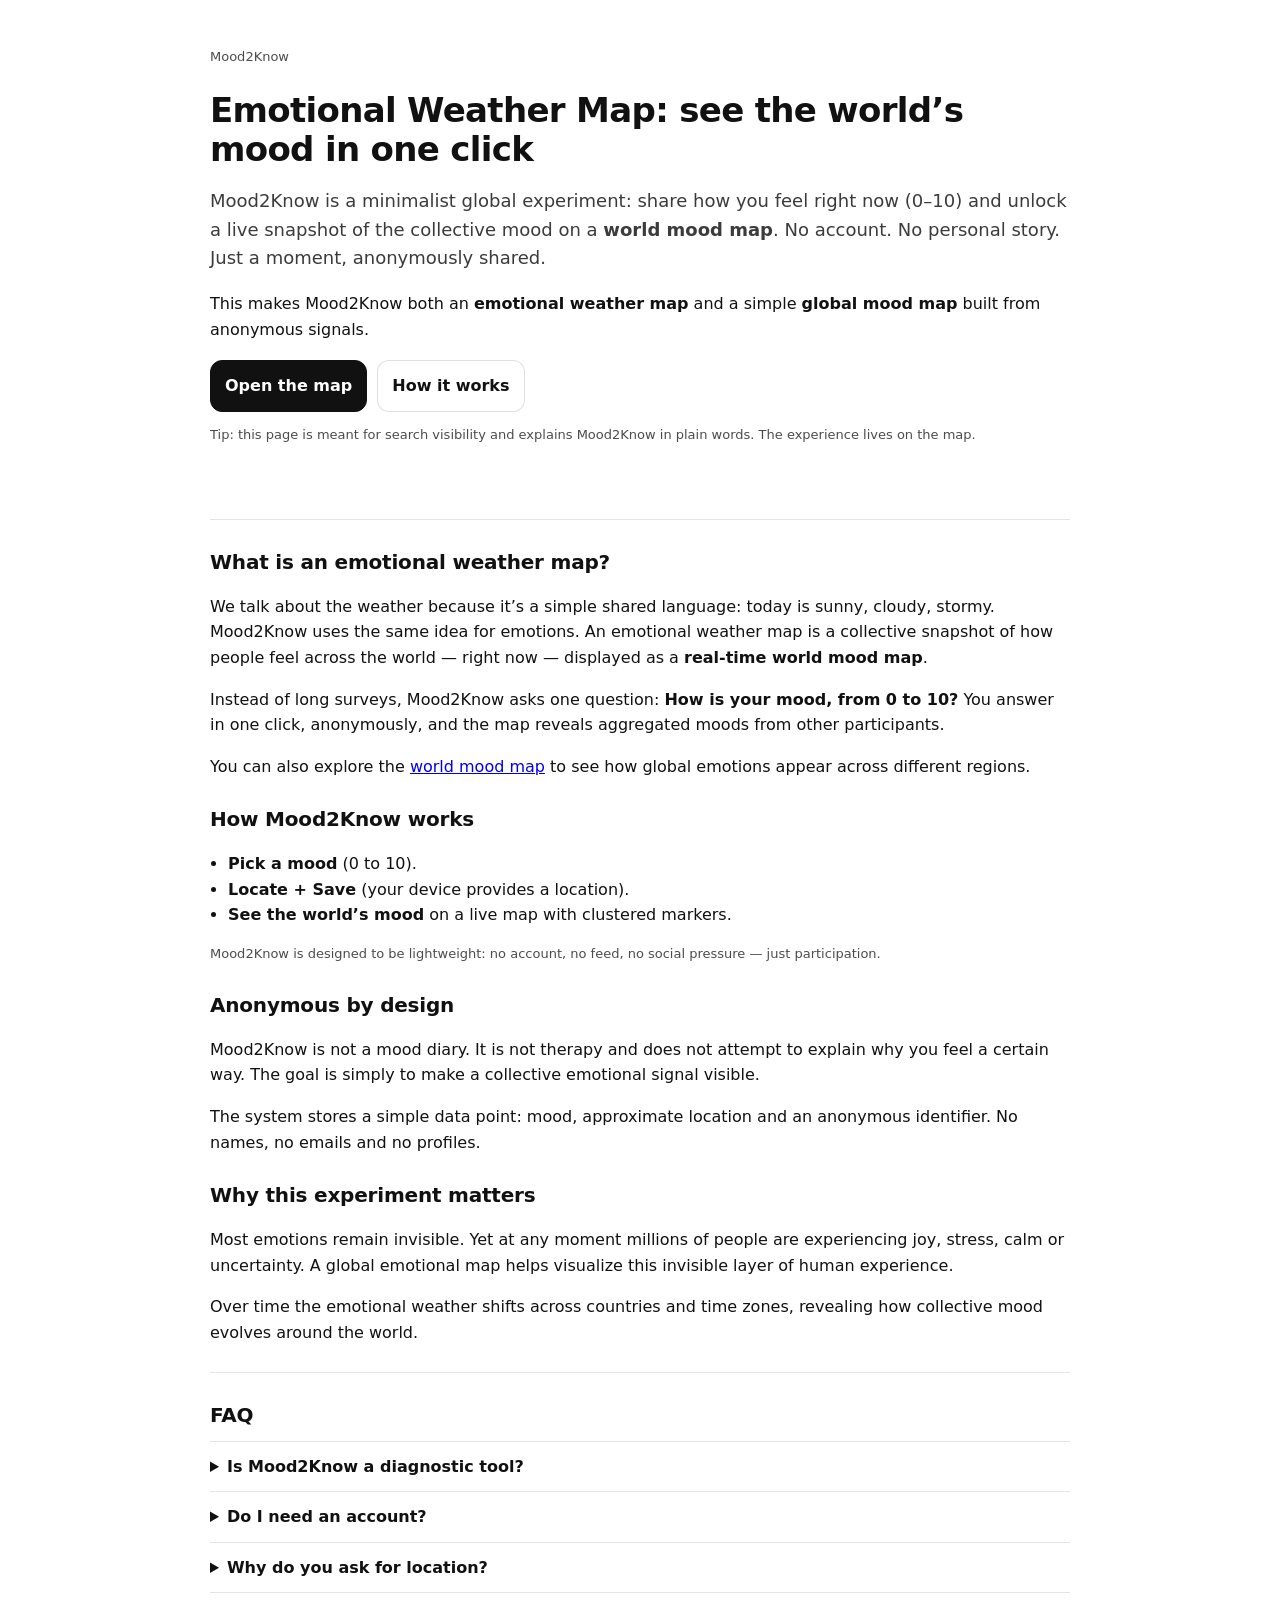
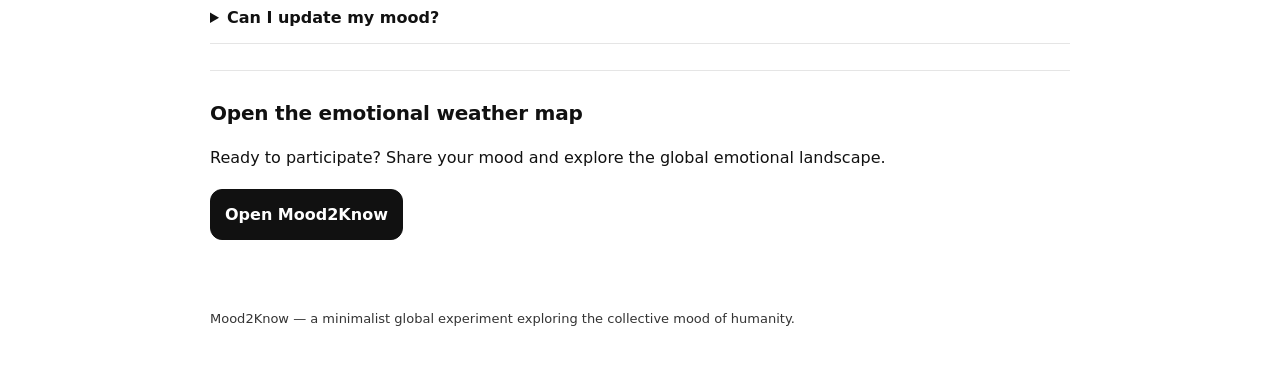
==== emotional-weather-map.html @ 099dac1e "Update emotional-weather-map.html" ====
<!doctype html>
<html lang="en">
<head>
<meta charset="utf-8">
<meta name="viewport" content="width=device-width, initial-scale=1">

<title>Emotional Weather Map — See the world’s mood in real time | Mood2Know</title>

<meta name="description" content="Mood2Know is an emotional weather map where people share their mood anonymously in one click and reveal the world's collective emotional landscape.">

<meta name="robots" content="index,follow,max-snippet:-1,max-image-preview:large,max-video-preview:-1">

<link rel="canonical" href="https://mood2know.com/emotional-weather-map.html">

<!-- Open Graph -->
<meta property="og:title" content="Emotional Weather Map — the world’s mood in one click">
<meta property="og:description" content="Share your mood anonymously and reveal the collective mood on a live emotional weather map.">
<meta property="og:type" content="article">
<meta property="og:url" content="https://mood2know.com/emotional-weather-map.html">
<meta property="og:site_name" content="Mood2Know">
<meta property="og:image" content="https://mood2know.com/og.jpg">

<!-- Twitter -->
<meta name="twitter:card" content="summary_large_image">
<meta name="twitter:title" content="Emotional Weather Map — the world’s mood in one click">
<meta name="twitter:description" content="Explore a live emotional weather map built from anonymous mood signals.">
<meta name="twitter:image" content="https://mood2know.com/og.jpg">

<style>
:root { color-scheme: light; }

body{
margin:0;
font:16px system-ui, -apple-system, Segoe UI, Roboto, Helvetica, Arial, sans-serif;
line-height:1.6;
background:#fff;
color:#111;
}

header, main, footer{
max-width:860px;
margin:auto;
padding:24px 18px;
}

header{
padding-top:34px;
padding-bottom:10px;
}

.kicker{
font-size:13px;
opacity:.75;
margin-bottom:10px;
}

h1{
font-size:34px;
line-height:1.15;
margin-bottom:12px;
letter-spacing:-0.02em;
}

.sub{
font-size:18px;
opacity:.82;
margin-bottom:18px;
}

.cta{
display:flex;
gap:10px;
flex-wrap:wrap;
margin:18px 0 8px;
}

a.button{
display:inline-block;
padding:12px 14px;
border-radius:12px;
text-decoration:none;
font-weight:650;
border:1px solid rgba(0,0,0,.12);
}

a.primary{
background:#111;
color:#fff;
border-color:#111;
}

a.secondary{
background:#fff;
color:#111;
}

hr{
border:0;
border-top:1px solid rgba(0,0,0,.10);
margin:26px 0;
}

h2{
font-size:20px;
margin:24px 0 10px;
letter-spacing:-0.01em;
}

ul{
padding-left:18px;
}

.note{
font-size:13px;
opacity:.75;
}

footer{
padding-bottom:34px;
opacity:.85;
font-size:13px;
}

.faq details{
border-top:1px solid rgba(0,0,0,.10);
padding:12px 0;
}

.faq details:last-child{
border-bottom:1px solid rgba(0,0,0,.10);
}

.faq summary{
cursor:pointer;
font-weight:650;
}
</style>

<!-- JSON-LD -->
<script type="application/ld+json">
{
 "@context":"https://schema.org",
 "@type":"WebPage",
 "name":"Emotional Weather Map — Mood2Know",
 "url":"https://mood2know.com/emotional-weather-map.html",
 "description":"Mood2Know is an emotional weather map where people share their mood anonymously in one click and reveal global emotional patterns.",
 "isPartOf":{
   "@type":"WebSite",
   "name":"Mood2Know",
   "url":"https://mood2know.com/"
 }
}
</script>

</head>

<body>

<header>

<p class="kicker">Mood2Know</p>

<h1>Emotional Weather Map: see the world’s mood in one click</h1>

<p class="sub">
Mood2Know is a minimalist global experiment: share how you feel right now (0–10) and unlock a live snapshot of the collective mood on a <strong>world mood map</strong>.
No account. No personal story. Just a moment, anonymously shared.
</p>

<p>
This makes Mood2Know both an <strong>emotional weather map</strong> and a simple <strong>global mood map</strong> built from anonymous signals.
</p>

<div class="cta">
<a class="button primary" href="/">Open the map</a>
<a class="button secondary" href="#how-it-works">How it works</a>
</div>

<p class="note">
Tip: this page is meant for search visibility and explains Mood2Know in plain words.
The experience lives on the map.
</p>

</header>

<main>

<hr>

<h2>What is an emotional weather map?</h2>

<p>
We talk about the weather because it’s a simple shared language: today is sunny, cloudy, stormy.
Mood2Know uses the same idea for emotions.
An emotional weather map is a collective snapshot of how people feel across the world — right now — displayed as a <strong>real-time world mood map</strong>.
</p>

<p>
Instead of long surveys, Mood2Know asks one question:
<strong>How is your mood, from 0 to 10?</strong>
You answer in one click, anonymously, and the map reveals aggregated moods from other participants.
</p>

<p>
You can also explore the
<a href="/world-mood-map.html">world mood map</a>
to see how global emotions appear across different regions.
</p>

<h2 id="how-it-works">How Mood2Know works</h2>

<ul>
<li><strong>Pick a mood</strong> (0 to 10).</li>
<li><strong>Locate + Save</strong> (your device provides a location).</li>
<li><strong>See the world’s mood</strong> on a live map with clustered markers.</li>
</ul>

<p class="note">
Mood2Know is designed to be lightweight: no account, no feed, no social pressure — just participation.
</p>

<h2>Anonymous by design</h2>

<p>
Mood2Know is not a mood diary. It is not therapy and does not attempt to explain why you feel a certain way.
The goal is simply to make a collective emotional signal visible.
</p>

<p>
The system stores a simple data point: mood, approximate location and an anonymous identifier.
No names, no emails and no profiles.
</p>

<h2>Why this experiment matters</h2>

<p>
Most emotions remain invisible. Yet at any moment millions of people are experiencing joy, stress, calm or uncertainty.
A global emotional map helps visualize this invisible layer of human experience.
</p>

<p>
Over time the emotional weather shifts across countries and time zones,
revealing how collective mood evolves around the world.
</p>

<hr>

<section class="faq" aria-label="FAQ">

<h2>FAQ</h2>

<details>
<summary>Is Mood2Know a diagnostic tool?</summary>
<p>No. Mood2Know does not analyze or diagnose emotions. It simply visualizes anonymous mood signals.</p>
</details>

<details>
<summary>Do I need an account?</summary>
<p>No account is required. Participation is intentionally frictionless.</p>
</details>

<details>
<summary>Why do you ask for location?</summary>
<p>The map needs a location to place each mood on the global map.</p>
</details>

<details>
<summary>Can I update my mood?</summary>
<p>Yes. Submitting again updates your latest mood for your anonymous identifier.</p>
</details>

</section>

<hr>

<h2>Open the emotional weather map</h2>

<p>
Ready to participate? Share your mood and explore the global emotional landscape.
</p>

<div class="cta">
<a class="button primary" href="/">Open Mood2Know</a>
</div>

</main>

<footer>

<p>
Mood2Know — a minimalist global experiment exploring the collective mood of humanity.
</p>

</footer>

</body>
</html>
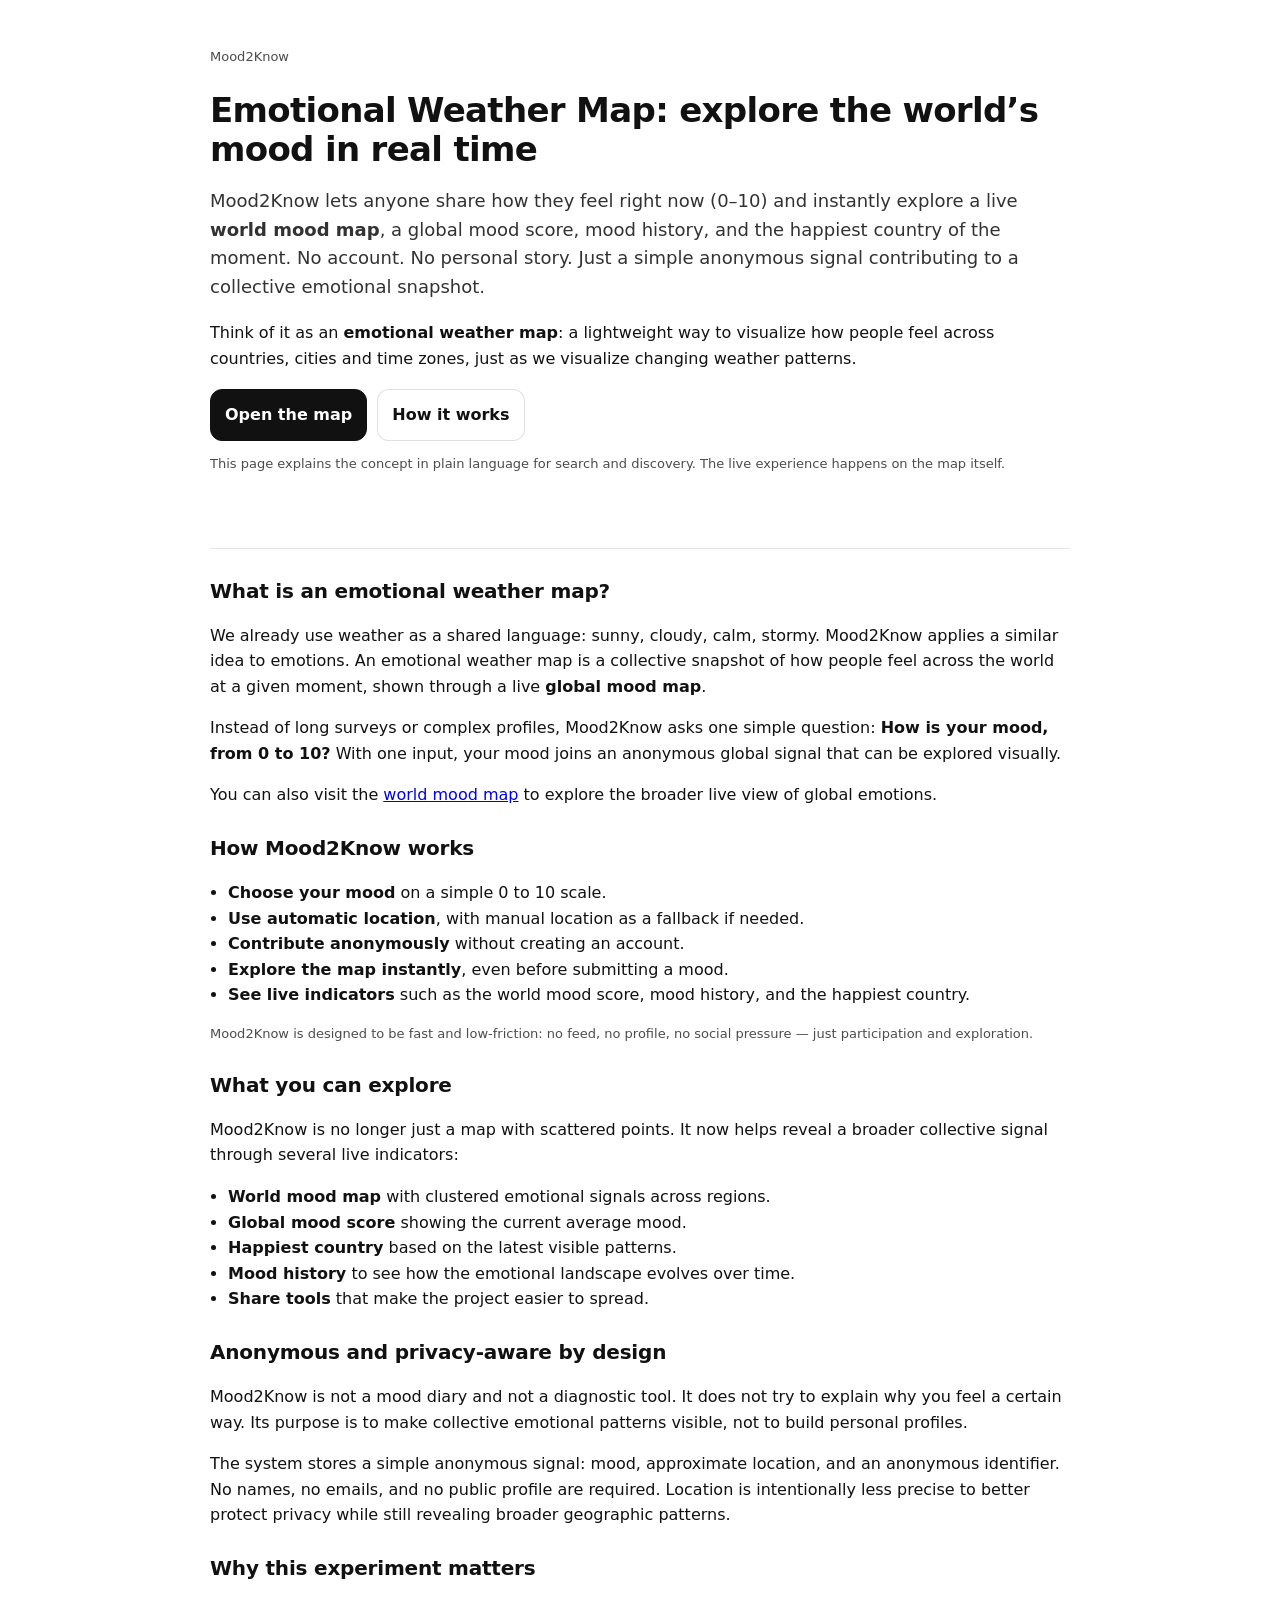
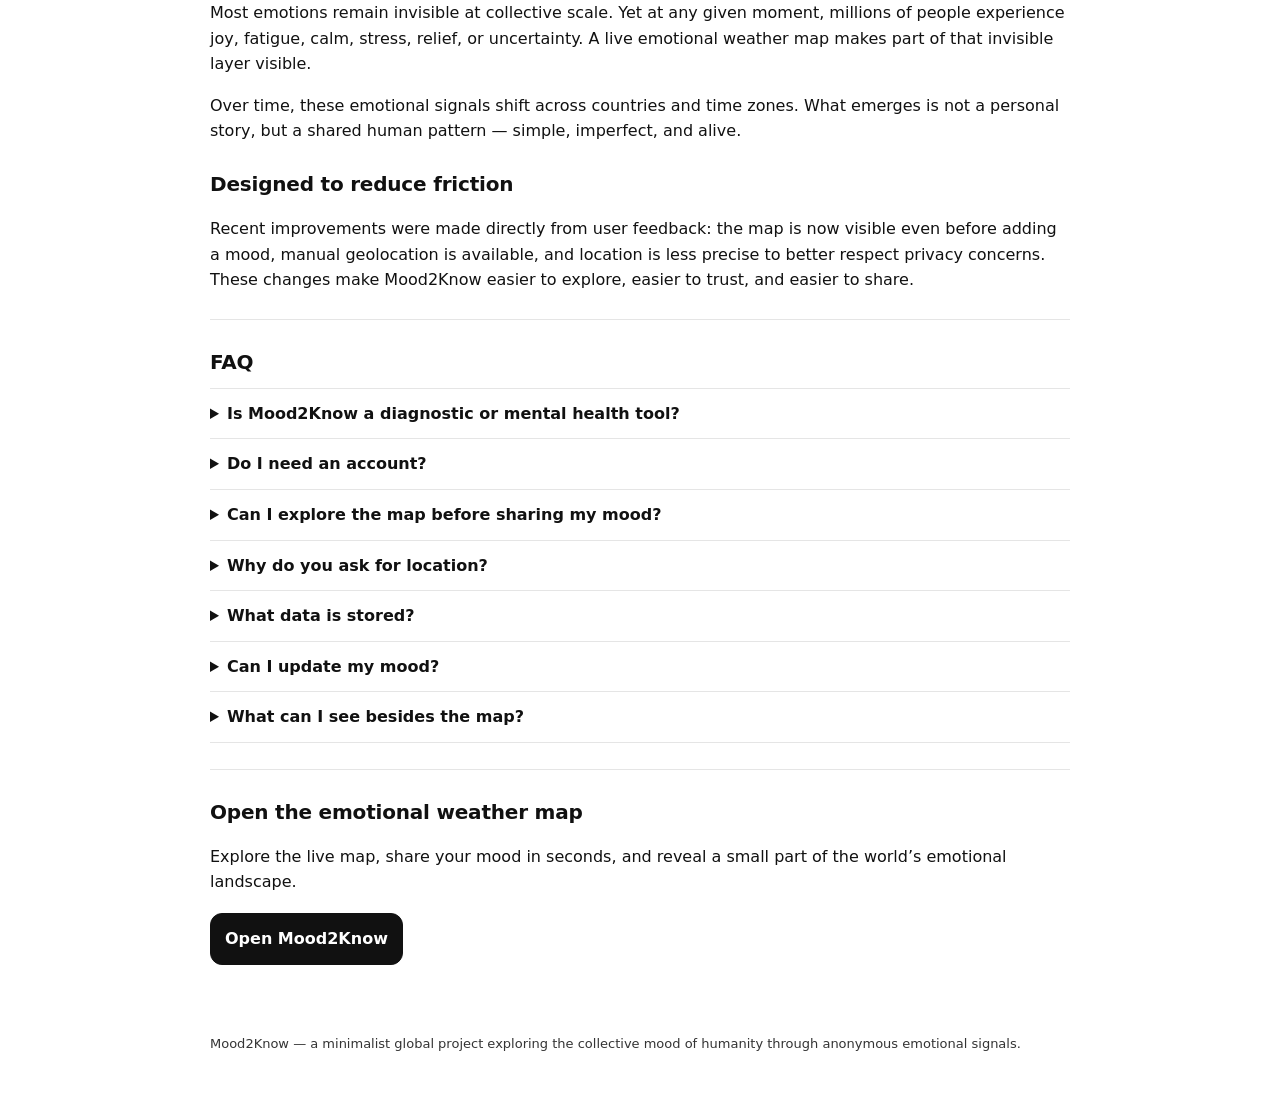
==== commit ec37df90: "Add files via upload" ====
--- a/emotional-weather-map.html
+++ b/emotional-weather-map.html
@@ -4,17 +4,17 @@
 <meta charset="utf-8">
 <meta name="viewport" content="width=device-width, initial-scale=1">
 
-<title>Emotional Weather Map — See the world’s mood in real time | Mood2Know</title>
-
-<meta name="description" content="Mood2Know is an emotional weather map where people share their mood anonymously in one click and reveal the world's collective emotional landscape.">
+<title>Emotional Weather Map & Live World Mood Map | Mood2Know</title>
+
+<meta name="description" content="Explore a live emotional weather map built from anonymous mood signals. Share your mood in one click, view the global mood score, mood history, and the happiest country in real time.">
 
 <meta name="robots" content="index,follow,max-snippet:-1,max-image-preview:large,max-video-preview:-1">
 
 <link rel="canonical" href="https://mood2know.com/emotional-weather-map.html">
 
 <!-- Open Graph -->
-<meta property="og:title" content="Emotional Weather Map — the world’s mood in one click">
-<meta property="og:description" content="Share your mood anonymously and reveal the collective mood on a live emotional weather map.">
+<meta property="og:title" content="Emotional Weather Map — explore the world’s mood in real time">
+<meta property="og:description" content="Share your mood anonymously and explore a live world mood map, global mood score, mood history, and the happiest country.">
 <meta property="og:type" content="article">
 <meta property="og:url" content="https://mood2know.com/emotional-weather-map.html">
 <meta property="og:site_name" content="Mood2Know">
@@ -22,133 +22,133 @@
 
 <!-- Twitter -->
 <meta name="twitter:card" content="summary_large_image">
-<meta name="twitter:title" content="Emotional Weather Map — the world’s mood in one click">
-<meta name="twitter:description" content="Explore a live emotional weather map built from anonymous mood signals.">
+<meta name="twitter:title" content="Emotional Weather Map — explore the world’s mood in real time">
+<meta name="twitter:description" content="A live emotional weather map built from anonymous mood signals, with global score, mood history, and happiest country.">
 <meta name="twitter:image" content="https://mood2know.com/og.jpg">
 
 <style>
 :root { color-scheme: light; }
 
 body{
-margin:0;
-font:16px system-ui, -apple-system, Segoe UI, Roboto, Helvetica, Arial, sans-serif;
-line-height:1.6;
-background:#fff;
-color:#111;
+  margin:0;
+  font:16px system-ui, -apple-system, Segoe UI, Roboto, Helvetica, Arial, sans-serif;
+  line-height:1.6;
+  background:#fff;
+  color:#111;
 }
 
 header, main, footer{
-max-width:860px;
-margin:auto;
-padding:24px 18px;
+  max-width:860px;
+  margin:auto;
+  padding:24px 18px;
 }
 
 header{
-padding-top:34px;
-padding-bottom:10px;
+  padding-top:34px;
+  padding-bottom:10px;
 }
 
 .kicker{
-font-size:13px;
-opacity:.75;
-margin-bottom:10px;
+  font-size:13px;
+  opacity:.75;
+  margin-bottom:10px;
 }
 
 h1{
-font-size:34px;
-line-height:1.15;
-margin-bottom:12px;
-letter-spacing:-0.02em;
+  font-size:34px;
+  line-height:1.15;
+  margin-bottom:12px;
+  letter-spacing:-0.02em;
 }
 
 .sub{
-font-size:18px;
-opacity:.82;
-margin-bottom:18px;
+  font-size:18px;
+  opacity:.86;
+  margin-bottom:18px;
 }
 
 .cta{
-display:flex;
-gap:10px;
-flex-wrap:wrap;
-margin:18px 0 8px;
+  display:flex;
+  gap:10px;
+  flex-wrap:wrap;
+  margin:18px 0 8px;
 }
 
 a.button{
-display:inline-block;
-padding:12px 14px;
-border-radius:12px;
-text-decoration:none;
-font-weight:650;
-border:1px solid rgba(0,0,0,.12);
+  display:inline-block;
+  padding:12px 14px;
+  border-radius:12px;
+  text-decoration:none;
+  font-weight:650;
+  border:1px solid rgba(0,0,0,.12);
 }
 
 a.primary{
-background:#111;
-color:#fff;
-border-color:#111;
+  background:#111;
+  color:#fff;
+  border-color:#111;
 }
 
 a.secondary{
-background:#fff;
-color:#111;
+  background:#fff;
+  color:#111;
 }
 
 hr{
-border:0;
-border-top:1px solid rgba(0,0,0,.10);
-margin:26px 0;
+  border:0;
+  border-top:1px solid rgba(0,0,0,.10);
+  margin:26px 0;
 }
 
 h2{
-font-size:20px;
-margin:24px 0 10px;
-letter-spacing:-0.01em;
+  font-size:20px;
+  margin:24px 0 10px;
+  letter-spacing:-0.01em;
 }
 
 ul{
-padding-left:18px;
+  padding-left:18px;
 }
 
 .note{
-font-size:13px;
-opacity:.75;
+  font-size:13px;
+  opacity:.75;
 }
 
 footer{
-padding-bottom:34px;
-opacity:.85;
-font-size:13px;
+  padding-bottom:34px;
+  opacity:.85;
+  font-size:13px;
 }
 
 .faq details{
-border-top:1px solid rgba(0,0,0,.10);
-padding:12px 0;
+  border-top:1px solid rgba(0,0,0,.10);
+  padding:12px 0;
 }
 
 .faq details:last-child{
-border-bottom:1px solid rgba(0,0,0,.10);
+  border-bottom:1px solid rgba(0,0,0,.10);
 }
 
 .faq summary{
-cursor:pointer;
-font-weight:650;
+  cursor:pointer;
+  font-weight:650;
 }
 </style>
 
 <!-- JSON-LD -->
 <script type="application/ld+json">
 {
- "@context":"https://schema.org",
- "@type":"WebPage",
- "name":"Emotional Weather Map — Mood2Know",
- "url":"https://mood2know.com/emotional-weather-map.html",
- "description":"Mood2Know is an emotional weather map where people share their mood anonymously in one click and reveal global emotional patterns.",
- "isPartOf":{
-   "@type":"WebSite",
-   "name":"Mood2Know",
-   "url":"https://mood2know.com/"
- }
+  "@context":"https://schema.org",
+  "@type":"WebPage",
+  "name":"Emotional Weather Map — Mood2Know",
+  "url":"https://mood2know.com/emotional-weather-map.html",
+  "description":"Mood2Know is an emotional weather map where people share their mood anonymously in one click and explore global emotional patterns, a world mood score, mood history, and the happiest country in real time.",
+  "isPartOf":{
+    "@type":"WebSite",
+    "name":"Mood2Know",
+    "url":"https://mood2know.com/"
+  }
 }
 </script>
 
@@ -160,25 +160,24 @@
 
 <p class="kicker">Mood2Know</p>
 
-<h1>Emotional Weather Map: see the world’s mood in one click</h1>
+<h1>Emotional Weather Map: explore the world’s mood in real time</h1>
 
 <p class="sub">
-Mood2Know is a minimalist global experiment: share how you feel right now (0–10) and unlock a live snapshot of the collective mood on a <strong>world mood map</strong>.
-No account. No personal story. Just a moment, anonymously shared.
-</p>
-
-<p>
-This makes Mood2Know both an <strong>emotional weather map</strong> and a simple <strong>global mood map</strong> built from anonymous signals.
+Mood2Know lets anyone share how they feel right now (0–10) and instantly explore a live <strong>world mood map</strong>, a global mood score, mood history, and the happiest country of the moment.
+No account. No personal story. Just a simple anonymous signal contributing to a collective emotional snapshot.
+</p>
+
+<p>
+Think of it as an <strong>emotional weather map</strong>: a lightweight way to visualize how people feel across countries, cities and time zones, just as we visualize changing weather patterns.
 </p>
 
 <div class="cta">
-<a class="button primary" href="/">Open the map</a>
-<a class="button secondary" href="#how-it-works">How it works</a>
+  <a class="button primary" href="/">Open the map</a>
+  <a class="button secondary" href="#how-it-works">How it works</a>
 </div>
 
 <p class="note">
-Tip: this page is meant for search visibility and explains Mood2Know in plain words.
-The experience lives on the map.
+This page explains the concept in plain language for search and discovery. The live experience happens on the map itself.
 </p>
 
 </header>
@@ -190,57 +189,79 @@
 <h2>What is an emotional weather map?</h2>
 
 <p>
-We talk about the weather because it’s a simple shared language: today is sunny, cloudy, stormy.
-Mood2Know uses the same idea for emotions.
-An emotional weather map is a collective snapshot of how people feel across the world — right now — displayed as a <strong>real-time world mood map</strong>.
-</p>
-
-<p>
-Instead of long surveys, Mood2Know asks one question:
+We already use weather as a shared language: sunny, cloudy, calm, stormy. Mood2Know applies a similar idea to emotions.
+An emotional weather map is a collective snapshot of how people feel across the world at a given moment, shown through a live <strong>global mood map</strong>.
+</p>
+
+<p>
+Instead of long surveys or complex profiles, Mood2Know asks one simple question:
 <strong>How is your mood, from 0 to 10?</strong>
-You answer in one click, anonymously, and the map reveals aggregated moods from other participants.
-</p>
-
-<p>
-You can also explore the
+With one input, your mood joins an anonymous global signal that can be explored visually.
+</p>
+
+<p>
+You can also visit the
 <a href="/world-mood-map.html">world mood map</a>
-to see how global emotions appear across different regions.
+to explore the broader live view of global emotions.
 </p>
 
 <h2 id="how-it-works">How Mood2Know works</h2>
 
 <ul>
-<li><strong>Pick a mood</strong> (0 to 10).</li>
-<li><strong>Locate + Save</strong> (your device provides a location).</li>
-<li><strong>See the world’s mood</strong> on a live map with clustered markers.</li>
+  <li><strong>Choose your mood</strong> on a simple 0 to 10 scale.</li>
+  <li><strong>Use automatic location</strong>, with manual location as a fallback if needed.</li>
+  <li><strong>Contribute anonymously</strong> without creating an account.</li>
+  <li><strong>Explore the map instantly</strong>, even before submitting a mood.</li>
+  <li><strong>See live indicators</strong> such as the world mood score, mood history, and the happiest country.</li>
 </ul>
 
 <p class="note">
-Mood2Know is designed to be lightweight: no account, no feed, no social pressure — just participation.
-</p>
-
-<h2>Anonymous by design</h2>
-
-<p>
-Mood2Know is not a mood diary. It is not therapy and does not attempt to explain why you feel a certain way.
-The goal is simply to make a collective emotional signal visible.
-</p>
-
-<p>
-The system stores a simple data point: mood, approximate location and an anonymous identifier.
-No names, no emails and no profiles.
+Mood2Know is designed to be fast and low-friction: no feed, no profile, no social pressure — just participation and exploration.
+</p>
+
+<h2>What you can explore</h2>
+
+<p>
+Mood2Know is no longer just a map with scattered points. It now helps reveal a broader collective signal through several live indicators:
+</p>
+
+<ul>
+  <li><strong>World mood map</strong> with clustered emotional signals across regions.</li>
+  <li><strong>Global mood score</strong> showing the current average mood.</li>
+  <li><strong>Happiest country</strong> based on the latest visible patterns.</li>
+  <li><strong>Mood history</strong> to see how the emotional landscape evolves over time.</li>
+  <li><strong>Share tools</strong> that make the project easier to spread.</li>
+</ul>
+
+<h2>Anonymous and privacy-aware by design</h2>
+
+<p>
+Mood2Know is not a mood diary and not a diagnostic tool. It does not try to explain why you feel a certain way. Its purpose is to make collective emotional patterns visible, not to build personal profiles.
+</p>
+
+<p>
+The system stores a simple anonymous signal: mood, approximate location, and an anonymous identifier.
+No names, no emails, and no public profile are required.
+Location is intentionally less precise to better protect privacy while still revealing broader geographic patterns.
 </p>
 
 <h2>Why this experiment matters</h2>
 
 <p>
-Most emotions remain invisible. Yet at any moment millions of people are experiencing joy, stress, calm or uncertainty.
-A global emotional map helps visualize this invisible layer of human experience.
-</p>
-
-<p>
-Over time the emotional weather shifts across countries and time zones,
-revealing how collective mood evolves around the world.
+Most emotions remain invisible at collective scale. Yet at any given moment, millions of people experience joy, fatigue, calm, stress, relief, or uncertainty.
+A live emotional weather map makes part of that invisible layer visible.
+</p>
+
+<p>
+Over time, these emotional signals shift across countries and time zones.
+What emerges is not a personal story, but a shared human pattern — simple, imperfect, and alive.
+</p>
+
+<h2>Designed to reduce friction</h2>
+
+<p>
+Recent improvements were made directly from user feedback: the map is now visible even before adding a mood, manual geolocation is available, and location is less precise to better respect privacy concerns.
+These changes make Mood2Know easier to explore, easier to trust, and easier to share.
 </p>
 
 <hr>
@@ -250,23 +271,38 @@
 <h2>FAQ</h2>
 
 <details>
-<summary>Is Mood2Know a diagnostic tool?</summary>
-<p>No. Mood2Know does not analyze or diagnose emotions. It simply visualizes anonymous mood signals.</p>
-</details>
-
-<details>
-<summary>Do I need an account?</summary>
-<p>No account is required. Participation is intentionally frictionless.</p>
-</details>
-
-<details>
-<summary>Why do you ask for location?</summary>
-<p>The map needs a location to place each mood on the global map.</p>
-</details>
-
-<details>
-<summary>Can I update my mood?</summary>
-<p>Yes. Submitting again updates your latest mood for your anonymous identifier.</p>
+  <summary>Is Mood2Know a diagnostic or mental health tool?</summary>
+  <p>No. Mood2Know does not diagnose, analyze or interpret individual emotions. It simply visualizes anonymous mood signals at a collective level.</p>
+</details>
+
+<details>
+  <summary>Do I need an account?</summary>
+  <p>No. Participation is intentionally frictionless and does not require account creation.</p>
+</details>
+
+<details>
+  <summary>Can I explore the map before sharing my mood?</summary>
+  <p>Yes. The map is visible even before you contribute, so you can explore the experience first.</p>
+</details>
+
+<details>
+  <summary>Why do you ask for location?</summary>
+  <p>Location helps place each mood on the world map. It can be provided automatically or manually, and is intentionally less precise to better protect privacy.</p>
+</details>
+
+<details>
+  <summary>What data is stored?</summary>
+  <p>A mood value, an approximate location, and an anonymous identifier. No name, no email, and no personal profile are required.</p>
+</details>
+
+<details>
+  <summary>Can I update my mood?</summary>
+  <p>Yes. Submitting again updates your latest mood for your anonymous identifier.</p>
+</details>
+
+<details>
+  <summary>What can I see besides the map?</summary>
+  <p>You can also explore live indicators such as the global mood score, mood history, and the happiest country.</p>
 </details>
 
 </section>
@@ -276,11 +312,11 @@
 <h2>Open the emotional weather map</h2>
 
 <p>
-Ready to participate? Share your mood and explore the global emotional landscape.
+Explore the live map, share your mood in seconds, and reveal a small part of the world’s emotional landscape.
 </p>
 
 <div class="cta">
-<a class="button primary" href="/">Open Mood2Know</a>
+  <a class="button primary" href="/">Open Mood2Know</a>
 </div>
 
 </main>
@@ -288,10 +324,10 @@
 <footer>
 
 <p>
-Mood2Know — a minimalist global experiment exploring the collective mood of humanity.
+Mood2Know — a minimalist global project exploring the collective mood of humanity through anonymous emotional signals.
 </p>
 
 </footer>
 
 </body>
-</html>
+</html>
